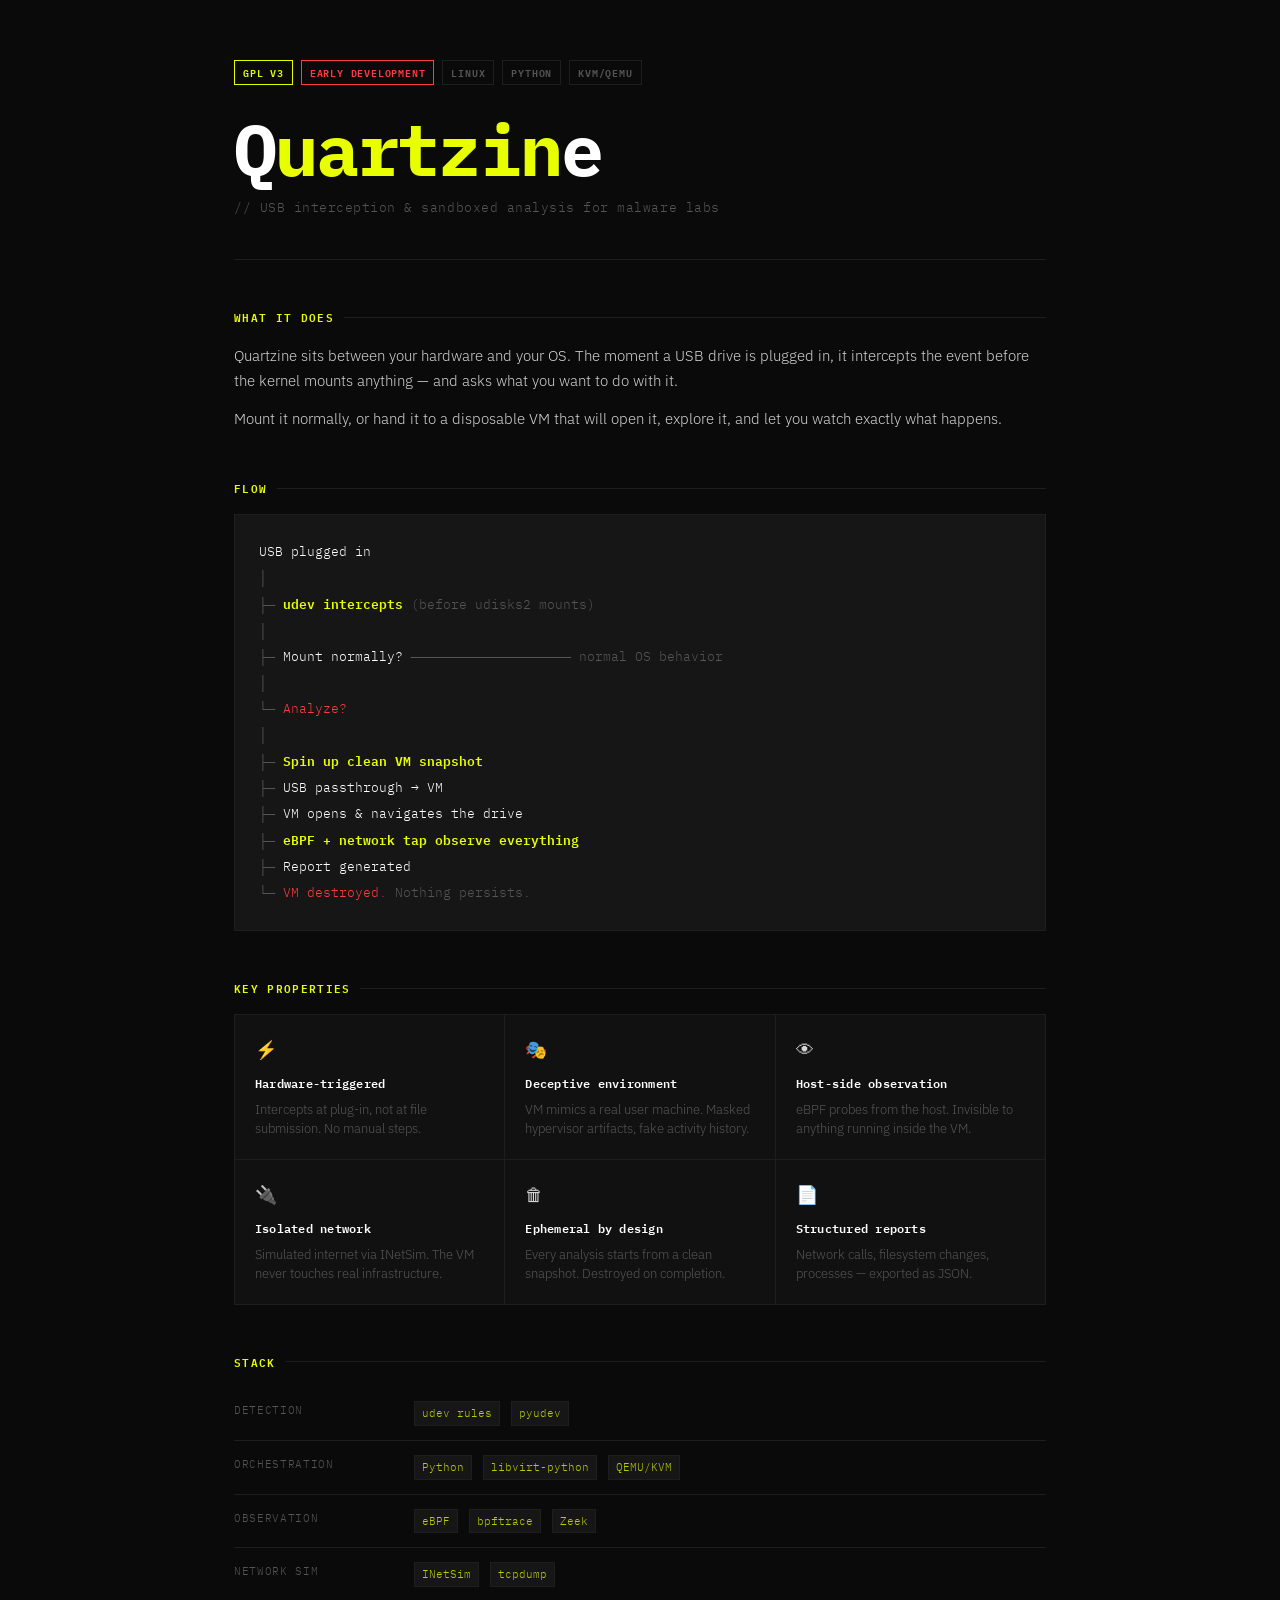
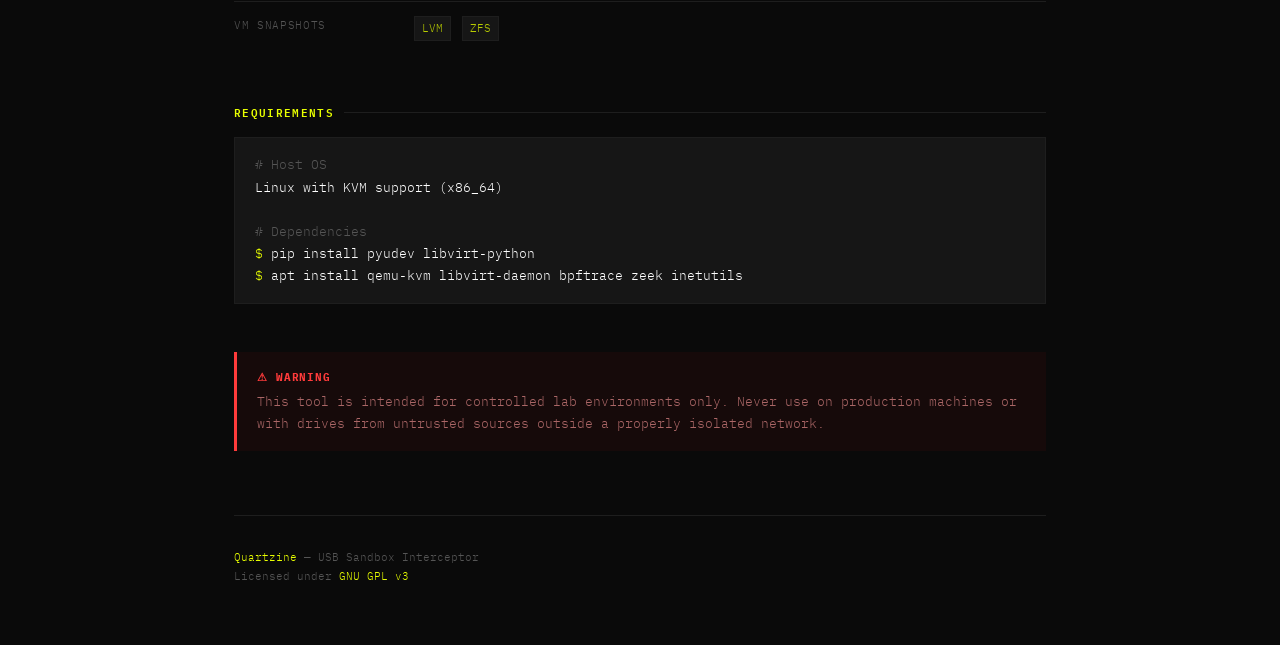
==== html/index.html @ 1146c6b5 "Modified the name for netlify" ====
<!DOCTYPE html>
<html lang="en">
<head>
<meta charset="UTF-8">
<meta name="viewport" content="width=device-width, initial-scale=1.0">
<title>Quartzine — README</title>
<link rel="stylesheet" href="page.css">
</head>
<body>
<div class="container">

  <header>
    <div class="badge-row">
      <span class="badge gpl">GPL v3</span>
      <span class="badge status">Early Development</span>
      <span class="badge">Linux</span>
      <span class="badge">Python</span>
      <span class="badge">KVM/QEMU</span>
    </div>
    <h1>Q<span>uartzin</span>e</h1>
    <div class="tagline">// USB interception & sandboxed analysis for malware labs</div>
  </header>

  <section>
    <h2>What it does</h2>
    <p>
      Quartzine sits between your hardware and your OS. The moment a USB drive is plugged in,
      it intercepts the event before the kernel mounts anything — and asks what you want to do with it.
    </p>
    <p>
      Mount it normally, or hand it to a disposable VM that will open it, explore it,
      and let you watch exactly what happens.
    </p>
  </section>

  <section>
    <h2>Flow</h2>
    <div class="flow">
      <div><span class="node">USB plugged in</span></div>
      <div><span class="arrow">  │</span></div>
      <div><span class="arrow">  ├─ </span><span class="highlight">udev intercepts</span><span class="arrow"> (before udisks2 mounts)</span></div>
      <div><span class="arrow">  │</span></div>
      <div><span class="arrow">  ├─ </span><span class="node">Mount normally?</span><span class="arrow">  ──────────────────── normal OS behavior</span></div>
      <div><span class="arrow">  │</span></div>
      <div><span class="arrow">  └─ </span><span class="danger">Analyze?</span></div>
      <div><span class="arrow">        │</span></div>
      <div><span class="arrow">        ├─ </span><span class="highlight">Spin up clean VM snapshot</span></div>
      <div><span class="arrow">        ├─ </span><span class="node">USB passthrough → VM</span></div>
      <div><span class="arrow">        ├─ </span><span class="node">VM opens &amp; navigates the drive</span></div>
      <div><span class="arrow">        ├─ </span><span class="highlight">eBPF + network tap observe everything</span></div>
      <div><span class="arrow">        ├─ </span><span class="node">Report generated</span></div>
      <div><span class="arrow">        └─ </span><span class="danger">VM destroyed</span><span class="arrow">. Nothing persists.</span></div>
    </div>
  </section>

  <section>
    <h2>Key properties</h2>
    <div class="features">
      <div class="feature">
        <div class="feature-icon">⚡</div>
        <div class="feature-title">Hardware-triggered</div>
        <p class="feature-desc">Intercepts at plug-in, not at file submission. No manual steps.</p>
      </div>
      <div class="feature">
        <div class="feature-icon">🎭</div>
        <div class="feature-title">Deceptive environment</div>
        <p class="feature-desc">VM mimics a real user machine. Masked hypervisor artifacts, fake activity history.</p>
      </div>
      <div class="feature">
        <div class="feature-icon">👁</div>
        <div class="feature-title">Host-side observation</div>
        <p class="feature-desc">eBPF probes from the host. Invisible to anything running inside the VM.</p>
      </div>
      <div class="feature">
        <div class="feature-icon">🔌</div>
        <div class="feature-title">Isolated network</div>
        <p class="feature-desc">Simulated internet via INetSim. The VM never touches real infrastructure.</p>
      </div>
      <div class="feature">
        <div class="feature-icon">🗑</div>
        <div class="feature-title">Ephemeral by design</div>
        <p class="feature-desc">Every analysis starts from a clean snapshot. Destroyed on completion.</p>
      </div>
      <div class="feature">
        <div class="feature-icon">📄</div>
        <div class="feature-title">Structured reports</div>
        <p class="feature-desc">Network calls, filesystem changes, processes — exported as JSON.</p>
      </div>
    </div>
  </section>

  <section>
    <h2>Stack</h2>
    <table>
      <tr>
        <td>Detection</td>
        <td>
          <span class="tag">udev rules</span>
          <span class="tag">pyudev</span>
        </td>
      </tr>
      <tr>
        <td>Orchestration</td>
        <td>
          <span class="tag">Python</span>
          <span class="tag">libvirt-python</span>
          <span class="tag">QEMU/KVM</span>
        </td>
      </tr>
      <tr>
        <td>Observation</td>
        <td>
          <span class="tag">eBPF</span>
          <span class="tag">bpftrace</span>
          <span class="tag">Zeek</span>
        </td>
      </tr>
      <tr>
        <td>Network sim</td>
        <td>
          <span class="tag">INetSim</span>
          <span class="tag">tcpdump</span>
        </td>
      </tr>
      <tr>
        <td>VM snapshots</td>
        <td>
          <span class="tag">LVM</span>
          <span class="tag">ZFS</span>
        </td>
      </tr>
    </table>
  </section>

  <section>
    <h2>Requirements</h2>
    <div class="code-block">
      <div><span class="comment"># Host OS</span></div>
      <div><span class="cmd">Linux with KVM support (x86_64)</span></div>
      <div>&nbsp;</div>
      <div><span class="comment"># Dependencies</span></div>
      <div><span class="prompt">$ </span><span class="cmd">pip install pyudev libvirt-python</span></div>
      <div><span class="prompt">$ </span><span class="cmd">apt install qemu-kvm libvirt-daemon bpftrace zeek inetutils</span></div>
    </div>
  </section>

  <section>
    <div class="warning">
      <strong>⚠ Warning</strong>
      This tool is intended for controlled lab environments only.
      Never use on production machines or with drives from untrusted sources outside a properly isolated network.
    </div>
  </section>

  <footer>
    <div class="footer-left">
      <span>Quartzine</span> — USB Sandbox Interceptor<br>
      Licensed under <span>GNU GPL v3</span>
    </div>
  </footer>

</div>
</body>
</html>
---- html/page.css ----
@import url('https://fonts.googleapis.com/css2?family=IBM+Plex+Mono:wght@400;600;700&family=IBM+Plex+Sans:wght@300;400;500&display=swap');

  :root {
    --bg: #0a0a0a;
    --surface: #111111;
    --border: #1e1e1e;
    --accent: #e8ff00;
    --accent-dim: #b8cc00;
    --red: #ff3b3b;
    --text: #d4d4d4;
    --muted: #555;
    --code-bg: #161616;
  }

  * { margin: 0; padding: 0; box-sizing: border-box; }

  body {
    background: var(--bg);
    color: var(--text);
    font-family: 'IBM Plex Sans', sans-serif;
    font-weight: 300;
    line-height: 1.7;
    min-height: 100vh;
  }

  .container {
    max-width: 860px;
    margin: 0 auto;
    padding: 60px 24px;
  }

  /* HEADER */
  header {
    border-bottom: 1px solid var(--border);
    padding-bottom: 40px;
    margin-bottom: 48px;
  }

  .badge-row {
    display: flex;
    gap: 8px;
    margin-bottom: 28px;
    flex-wrap: wrap;
  }

  .badge {
    font-family: 'IBM Plex Mono', monospace;
    font-size: 10px;
    font-weight: 600;
    letter-spacing: 0.08em;
    padding: 3px 8px;
    border: 1px solid var(--border);
    color: var(--muted);
    text-transform: uppercase;
  }

  .badge.gpl { border-color: var(--accent); color: var(--accent); }
  .badge.status { border-color: var(--red); color: var(--red); }

  h1 {
    font-family: 'IBM Plex Mono', monospace;
    font-size: clamp(42px, 8vw, 72px);
    font-weight: 700;
    color: #fff;
    letter-spacing: -0.03em;
    line-height: 1;
    margin-bottom: 6px;
  }

  h1 span {
    color: var(--accent);
  }

  .tagline {
    font-family: 'IBM Plex Mono', monospace;
    font-size: 13px;
    color: var(--muted);
    letter-spacing: 0.04em;
    margin-top: 12px;
  }

  /* SECTIONS */
  section {
    margin-bottom: 48px;
  }

  h2 {
    font-family: 'IBM Plex Mono', monospace;
    font-size: 11px;
    font-weight: 600;
    letter-spacing: 0.12em;
    text-transform: uppercase;
    color: var(--accent);
    margin-bottom: 16px;
    display: flex;
    align-items: center;
    gap: 10px;
  }

  h2::after {
    content: '';
    flex: 1;
    height: 1px;
    background: var(--border);
  }

  p {
    color: var(--text);
    font-size: 15px;
    margin-bottom: 12px;
  }

  /* FLOW DIAGRAM */
  .flow {
    background: var(--code-bg);
    border: 1px solid var(--border);
    padding: 24px;
    font-family: 'IBM Plex Mono', monospace;
    font-size: 13px;
    line-height: 2;
    overflow-x: auto;
  }

  .flow .node {
    color: #fff;
  }

  .flow .arrow {
    color: var(--muted);
  }

  .flow .highlight {
    color: var(--accent);
    font-weight: 600;
  }

  .flow .danger {
    color: var(--red);
  }

  /* FEATURE GRID */
  .features {
    display: grid;
    grid-template-columns: repeat(auto-fit, minmax(240px, 1fr));
    gap: 1px;
    background: var(--border);
    border: 1px solid var(--border);
  }

  .feature {
    background: var(--surface);
    padding: 20px;
  }

  .feature-icon {
    font-size: 18px;
    margin-bottom: 8px;
  }

  .feature-title {
    font-family: 'IBM Plex Mono', monospace;
    font-size: 12px;
    font-weight: 600;
    color: #fff;
    margin-bottom: 6px;
    letter-spacing: 0.02em;
  }

  .feature-desc {
    font-size: 13px;
    color: var(--muted);
    line-height: 1.5;
    margin: 0;
  }

  /* STACK TABLE */
  table {
    width: 100%;
    border-collapse: collapse;
    font-family: 'IBM Plex Mono', monospace;
    font-size: 13px;
  }

  tr {
    border-bottom: 1px solid var(--border);
  }

  tr:last-child { border-bottom: none; }

  td {
    padding: 12px 0;
    vertical-align: top;
  }

  td:first-child {
    color: var(--muted);
    width: 180px;
    padding-right: 24px;
    font-size: 11px;
    letter-spacing: 0.06em;
    text-transform: uppercase;
    padding-top: 14px;
  }

  td:last-child {
    color: var(--text);
  }

  .tag {
    display: inline-block;
    background: var(--code-bg);
    border: 1px solid var(--border);
    color: var(--accent-dim);
    font-size: 11px;
    padding: 2px 7px;
    margin: 2px 3px 2px 0;
  }

  /* WARNING BOX */
  .warning {
    border-left: 3px solid var(--red);
    background: #160a0a;
    padding: 16px 20px;
    font-size: 13px;
    color: #aa6666;
    font-family: 'IBM Plex Mono', monospace;
  }

  .warning strong {
    color: var(--red);
    display: block;
    margin-bottom: 4px;
    font-size: 11px;
    letter-spacing: 0.08em;
    text-transform: uppercase;
  }

  /* FOOTER */
  footer {
    border-top: 1px solid var(--border);
    padding-top: 32px;
    margin-top: 64px;
    display: flex;
    justify-content: space-between;
    align-items: center;
    flex-wrap: gap;
    gap: 12px;
  }

  .footer-left {
    font-family: 'IBM Plex Mono', monospace;
    font-size: 11px;
    color: var(--muted);
  }

  .footer-left span {
    color: var(--accent);
  }

  /* INSTALL */
  .code-block {
    background: var(--code-bg);
    border: 1px solid var(--border);
    padding: 16px 20px;
    font-family: 'IBM Plex Mono', monospace;
    font-size: 13px;
    color: #aaa;
    overflow-x: auto;
  }

  .code-block .prompt {
    color: var(--accent);
    user-select: none;
  }

  .code-block .cmd {
    color: #fff;
  }

  .code-block .comment {
    color: var(--muted);
  }
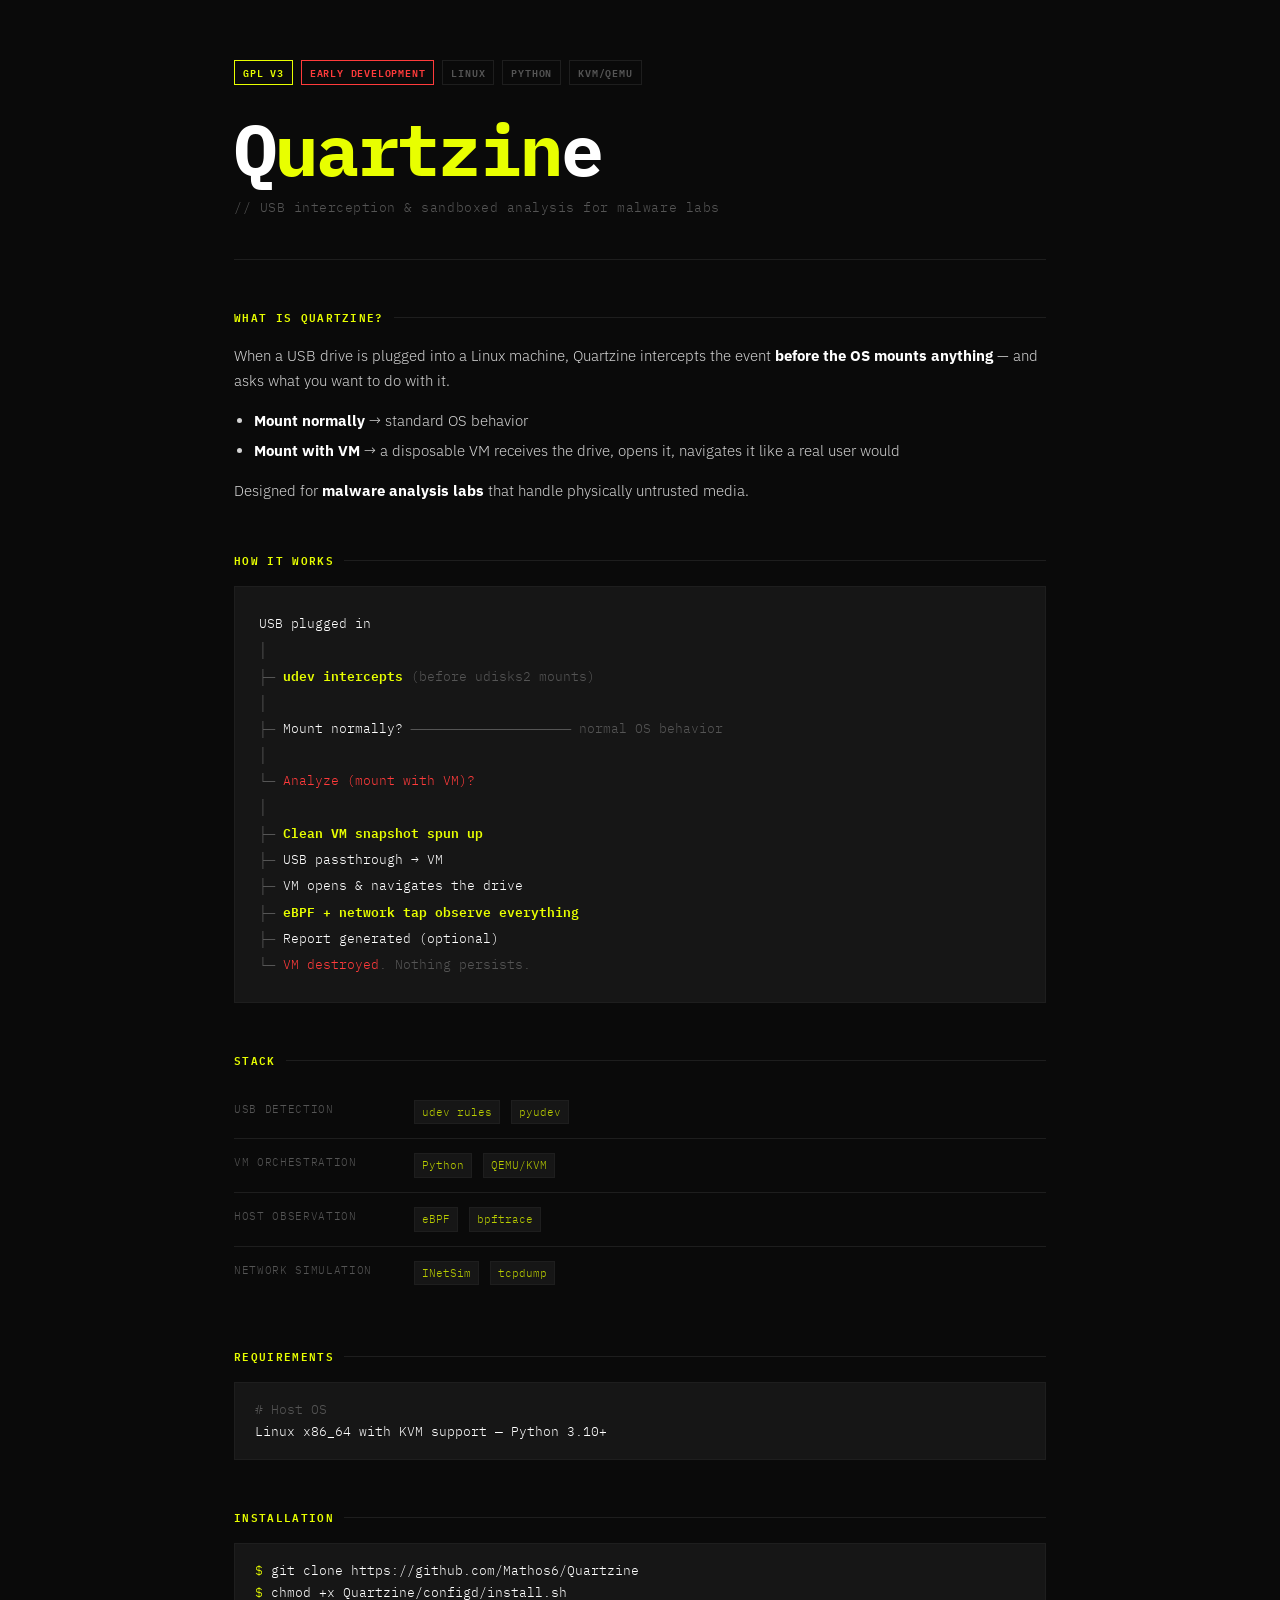
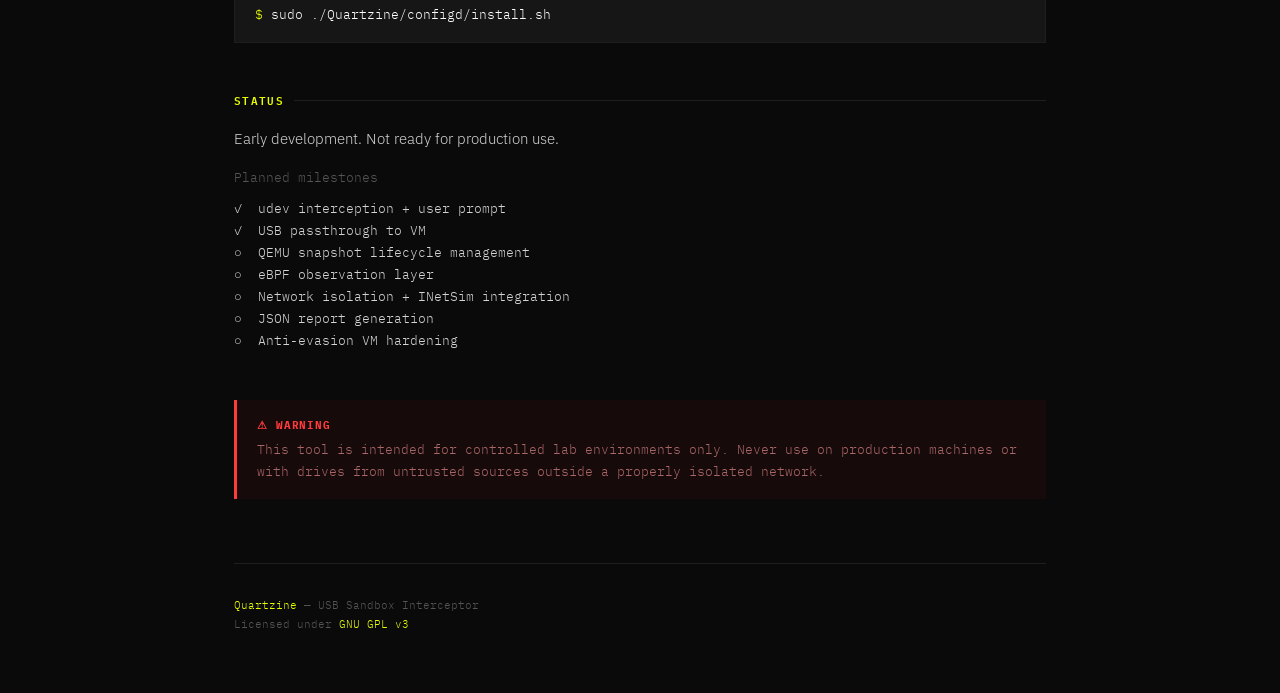
==== commit f8c34884: "same as before" ====
--- a/html/index.html
+++ b/html/index.html
@@ -22,19 +22,22 @@
   </header>
 
   <section>
-    <h2>What it does</h2>
+    <h2>What is Quartzine?</h2>
     <p>
-      Quartzine sits between your hardware and your OS. The moment a USB drive is plugged in,
-      it intercepts the event before the kernel mounts anything — and asks what you want to do with it.
+      When a USB drive is plugged into a Linux machine, Quartzine intercepts the event
+      <strong style="color:#fff">before the OS mounts anything</strong> — and asks what you want to do with it.
     </p>
-    <p>
-      Mount it normally, or hand it to a disposable VM that will open it, explore it,
-      and let you watch exactly what happens.
+    <ul style="margin: 12px 0 0 20px; font-size: 15px; color: var(--text); line-height: 2;">
+      <li><strong style="color:#fff">Mount normally</strong> → standard OS behavior</li>
+      <li><strong style="color:#fff">Mount with VM</strong> → a disposable VM receives the drive, opens it, navigates it like a real user would</li>
+    </ul>
+    <p style="margin-top: 12px;">
+      Designed for <strong style="color:#fff">malware analysis labs</strong> that handle physically untrusted media.
     </p>
   </section>
 
   <section>
-    <h2>Flow</h2>
+    <h2>How it works</h2>
     <div class="flow">
       <div><span class="node">USB plugged in</span></div>
       <div><span class="arrow">  │</span></div>
@@ -42,50 +45,14 @@
       <div><span class="arrow">  │</span></div>
       <div><span class="arrow">  ├─ </span><span class="node">Mount normally?</span><span class="arrow">  ──────────────────── normal OS behavior</span></div>
       <div><span class="arrow">  │</span></div>
-      <div><span class="arrow">  └─ </span><span class="danger">Analyze?</span></div>
+      <div><span class="arrow">  └─ </span><span class="danger">Analyze (mount with VM)?</span></div>
       <div><span class="arrow">        │</span></div>
-      <div><span class="arrow">        ├─ </span><span class="highlight">Spin up clean VM snapshot</span></div>
+      <div><span class="arrow">        ├─ </span><span class="highlight">Clean VM snapshot spun up</span></div>
       <div><span class="arrow">        ├─ </span><span class="node">USB passthrough → VM</span></div>
       <div><span class="arrow">        ├─ </span><span class="node">VM opens &amp; navigates the drive</span></div>
       <div><span class="arrow">        ├─ </span><span class="highlight">eBPF + network tap observe everything</span></div>
-      <div><span class="arrow">        ├─ </span><span class="node">Report generated</span></div>
+      <div><span class="arrow">        ├─ </span><span class="node">Report generated (optional)</span></div>
       <div><span class="arrow">        └─ </span><span class="danger">VM destroyed</span><span class="arrow">. Nothing persists.</span></div>
-    </div>
-  </section>
-
-  <section>
-    <h2>Key properties</h2>
-    <div class="features">
-      <div class="feature">
-        <div class="feature-icon">⚡</div>
-        <div class="feature-title">Hardware-triggered</div>
-        <p class="feature-desc">Intercepts at plug-in, not at file submission. No manual steps.</p>
-      </div>
-      <div class="feature">
-        <div class="feature-icon">🎭</div>
-        <div class="feature-title">Deceptive environment</div>
-        <p class="feature-desc">VM mimics a real user machine. Masked hypervisor artifacts, fake activity history.</p>
-      </div>
-      <div class="feature">
-        <div class="feature-icon">👁</div>
-        <div class="feature-title">Host-side observation</div>
-        <p class="feature-desc">eBPF probes from the host. Invisible to anything running inside the VM.</p>
-      </div>
-      <div class="feature">
-        <div class="feature-icon">🔌</div>
-        <div class="feature-title">Isolated network</div>
-        <p class="feature-desc">Simulated internet via INetSim. The VM never touches real infrastructure.</p>
-      </div>
-      <div class="feature">
-        <div class="feature-icon">🗑</div>
-        <div class="feature-title">Ephemeral by design</div>
-        <p class="feature-desc">Every analysis starts from a clean snapshot. Destroyed on completion.</p>
-      </div>
-      <div class="feature">
-        <div class="feature-icon">📄</div>
-        <div class="feature-title">Structured reports</div>
-        <p class="feature-desc">Network calls, filesystem changes, processes — exported as JSON.</p>
-      </div>
     </div>
   </section>
 
@@ -93,40 +60,31 @@
     <h2>Stack</h2>
     <table>
       <tr>
-        <td>Detection</td>
+        <td>USB Detection</td>
         <td>
           <span class="tag">udev rules</span>
           <span class="tag">pyudev</span>
         </td>
       </tr>
       <tr>
-        <td>Orchestration</td>
+        <td>VM Orchestration</td>
         <td>
           <span class="tag">Python</span>
-          <span class="tag">libvirt-python</span>
           <span class="tag">QEMU/KVM</span>
         </td>
       </tr>
       <tr>
-        <td>Observation</td>
+        <td>Host Observation</td>
         <td>
           <span class="tag">eBPF</span>
           <span class="tag">bpftrace</span>
-          <span class="tag">Zeek</span>
         </td>
       </tr>
       <tr>
-        <td>Network sim</td>
+        <td>Network Simulation</td>
         <td>
           <span class="tag">INetSim</span>
           <span class="tag">tcpdump</span>
-        </td>
-      </tr>
-      <tr>
-        <td>VM snapshots</td>
-        <td>
-          <span class="tag">LVM</span>
-          <span class="tag">ZFS</span>
         </td>
       </tr>
     </table>
@@ -136,11 +94,31 @@
     <h2>Requirements</h2>
     <div class="code-block">
       <div><span class="comment"># Host OS</span></div>
-      <div><span class="cmd">Linux with KVM support (x86_64)</span></div>
-      <div>&nbsp;</div>
-      <div><span class="comment"># Dependencies</span></div>
-      <div><span class="prompt">$ </span><span class="cmd">pip install pyudev libvirt-python</span></div>
-      <div><span class="prompt">$ </span><span class="cmd">apt install qemu-kvm libvirt-daemon bpftrace zeek inetutils</span></div>
+      <div><span class="cmd">Linux x86_64 with KVM support — Python 3.10+</span></div>
+    </div>
+  </section>
+
+  <section>
+    <h2>Installation</h2>
+    <div class="code-block">
+      <div><span class="prompt">$ </span><span class="cmd">git clone https://github.com/Mathos6/Quartzine</span></div>
+      <div><span class="prompt">$ </span><span class="cmd">chmod +x Quartzine/configd/install.sh</span></div>
+      <div><span class="prompt">$ </span><span class="cmd">sudo ./Quartzine/configd/install.sh</span></div>
+    </div>
+  </section>
+
+  <section>
+    <h2>Status</h2>
+    <p>Early development. Not ready for production use.</p>
+    <div style="margin-top: 16px; font-family: 'IBM Plex Mono', monospace; font-size: 13px;">
+      <div style="margin-bottom: 8px; color: var(--muted);">Planned milestones</div>
+      <div class="milestone done">✓ &nbsp;udev interception + user prompt</div>
+      <div class="milestone done">✓ &nbsp;USB passthrough to VM</div>
+      <div class="milestone">○ &nbsp;QEMU snapshot lifecycle management</div>
+      <div class="milestone">○ &nbsp;eBPF observation layer</div>
+      <div class="milestone">○ &nbsp;Network isolation + INetSim integration</div>
+      <div class="milestone">○ &nbsp;JSON report generation</div>
+      <div class="milestone">○ &nbsp;Anti-evasion VM hardening</div>
     </div>
   </section>
 
@@ -162,4 +140,3 @@
 </div>
 </body>
 </html>
-
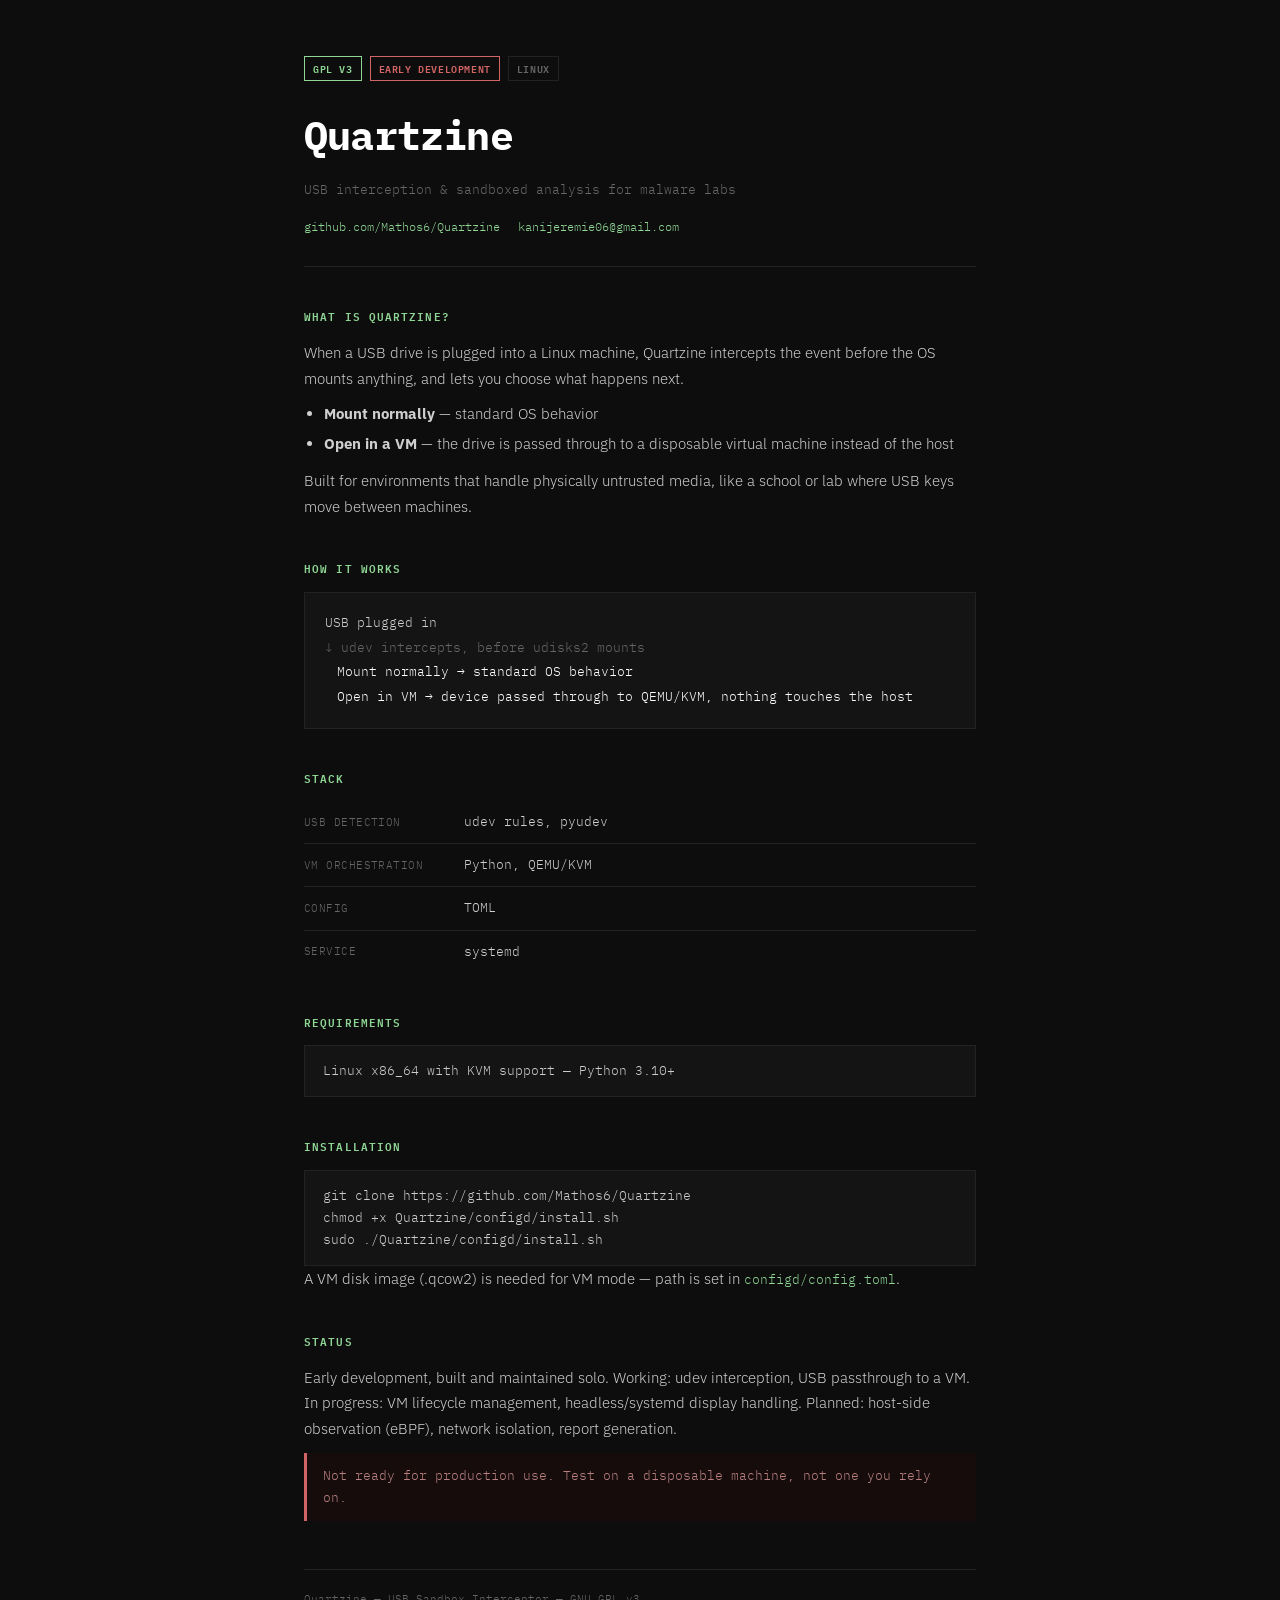
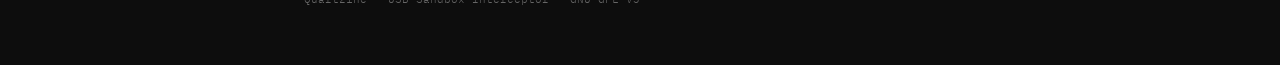
==== commit ada9d01f: "Modify the style of the html page" ====
--- a/html/index.html
+++ b/html/index.html
@@ -14,127 +14,73 @@
       <span class="badge gpl">GPL v3</span>
       <span class="badge status">Early Development</span>
       <span class="badge">Linux</span>
-      <span class="badge">Python</span>
-      <span class="badge">KVM/QEMU</span>
     </div>
-    <h1>Q<span>uartzin</span>e</h1>
-    <div class="tagline">// USB interception & sandboxed analysis for malware labs</div>
+    <h1>Quartzine</h1>
+    <div class="tagline">USB interception &amp; sandboxed analysis for malware labs</div>
+    <div class="links">
+      <a href="https://github.com/Mathos6/Quartzine">github.com/Mathos6/Quartzine</a>
+      <a href="mailto:kanijeremie06@gmail.com">kanijeremie06@gmail.com</a>
+    </div>
   </header>
 
   <section>
     <h2>What is Quartzine?</h2>
     <p>
       When a USB drive is plugged into a Linux machine, Quartzine intercepts the event
-      <strong style="color:#fff">before the OS mounts anything</strong> — and asks what you want to do with it.
+      before the OS mounts anything, and lets you choose what happens next.
     </p>
-    <ul style="margin: 12px 0 0 20px; font-size: 15px; color: var(--text); line-height: 2;">
-      <li><strong style="color:#fff">Mount normally</strong> → standard OS behavior</li>
-      <li><strong style="color:#fff">Mount with VM</strong> → a disposable VM receives the drive, opens it, navigates it like a real user would</li>
+    <ul>
+      <li><strong>Mount normally</strong> — standard OS behavior</li>
+      <li><strong>Open in a VM</strong> — the drive is passed through to a disposable virtual machine instead of the host</li>
     </ul>
-    <p style="margin-top: 12px;">
-      Designed for <strong style="color:#fff">malware analysis labs</strong> that handle physically untrusted media.
-    </p>
+    <p>Built for environments that handle physically untrusted media, like a school or lab where USB keys move between machines.</p>
   </section>
 
   <section>
     <h2>How it works</h2>
     <div class="flow">
-      <div><span class="node">USB plugged in</span></div>
-      <div><span class="arrow">  │</span></div>
-      <div><span class="arrow">  ├─ </span><span class="highlight">udev intercepts</span><span class="arrow"> (before udisks2 mounts)</span></div>
-      <div><span class="arrow">  │</span></div>
-      <div><span class="arrow">  ├─ </span><span class="node">Mount normally?</span><span class="arrow">  ──────────────────── normal OS behavior</span></div>
-      <div><span class="arrow">  │</span></div>
-      <div><span class="arrow">  └─ </span><span class="danger">Analyze (mount with VM)?</span></div>
-      <div><span class="arrow">        │</span></div>
-      <div><span class="arrow">        ├─ </span><span class="highlight">Clean VM snapshot spun up</span></div>
-      <div><span class="arrow">        ├─ </span><span class="node">USB passthrough → VM</span></div>
-      <div><span class="arrow">        ├─ </span><span class="node">VM opens &amp; navigates the drive</span></div>
-      <div><span class="arrow">        ├─ </span><span class="highlight">eBPF + network tap observe everything</span></div>
-      <div><span class="arrow">        ├─ </span><span class="node">Report generated (optional)</span></div>
-      <div><span class="arrow">        └─ </span><span class="danger">VM destroyed</span><span class="arrow">. Nothing persists.</span></div>
+      <div>USB plugged in</div>
+      <div class="arrow">↓ udev intercepts, before udisks2 mounts</div>
+      <div class="branch">Mount normally → standard OS behavior</div>
+      <div class="branch">Open in VM → device passed through to QEMU/KVM, nothing touches the host</div>
     </div>
   </section>
 
   <section>
     <h2>Stack</h2>
     <table>
-      <tr>
-        <td>USB Detection</td>
-        <td>
-          <span class="tag">udev rules</span>
-          <span class="tag">pyudev</span>
-        </td>
-      </tr>
-      <tr>
-        <td>VM Orchestration</td>
-        <td>
-          <span class="tag">Python</span>
-          <span class="tag">QEMU/KVM</span>
-        </td>
-      </tr>
-      <tr>
-        <td>Host Observation</td>
-        <td>
-          <span class="tag">eBPF</span>
-          <span class="tag">bpftrace</span>
-        </td>
-      </tr>
-      <tr>
-        <td>Network Simulation</td>
-        <td>
-          <span class="tag">INetSim</span>
-          <span class="tag">tcpdump</span>
-        </td>
-      </tr>
+      <tr><td>USB detection</td><td>udev rules, pyudev</td></tr>
+      <tr><td>VM orchestration</td><td>Python, QEMU/KVM</td></tr>
+      <tr><td>Config</td><td>TOML</td></tr>
+      <tr><td>Service</td><td>systemd</td></tr>
     </table>
   </section>
 
   <section>
     <h2>Requirements</h2>
-    <div class="code-block">
-      <div><span class="comment"># Host OS</span></div>
-      <div><span class="cmd">Linux x86_64 with KVM support — Python 3.10+</span></div>
-    </div>
+    <div class="code-block">Linux x86_64 with KVM support — Python 3.10+</div>
   </section>
 
   <section>
     <h2>Installation</h2>
     <div class="code-block">
-      <div><span class="prompt">$ </span><span class="cmd">git clone https://github.com/Mathos6/Quartzine</span></div>
-      <div><span class="prompt">$ </span><span class="cmd">chmod +x Quartzine/configd/install.sh</span></div>
-      <div><span class="prompt">$ </span><span class="cmd">sudo ./Quartzine/configd/install.sh</span></div>
+      <div>git clone https://github.com/Mathos6/Quartzine</div>
+      <div>chmod +x Quartzine/configd/install.sh</div>
+      <div>sudo ./Quartzine/configd/install.sh</div>
     </div>
+    <p>A VM disk image (.qcow2) is needed for VM mode — path is set in <code>configd/config.toml</code>.</p>
   </section>
 
   <section>
     <h2>Status</h2>
-    <p>Early development. Not ready for production use.</p>
-    <div style="margin-top: 16px; font-family: 'IBM Plex Mono', monospace; font-size: 13px;">
-      <div style="margin-bottom: 8px; color: var(--muted);">Planned milestones</div>
-      <div class="milestone done">✓ &nbsp;udev interception + user prompt</div>
-      <div class="milestone done">✓ &nbsp;USB passthrough to VM</div>
-      <div class="milestone">○ &nbsp;QEMU snapshot lifecycle management</div>
-      <div class="milestone">○ &nbsp;eBPF observation layer</div>
-      <div class="milestone">○ &nbsp;Network isolation + INetSim integration</div>
-      <div class="milestone">○ &nbsp;JSON report generation</div>
-      <div class="milestone">○ &nbsp;Anti-evasion VM hardening</div>
-    </div>
-  </section>
-
-  <section>
+    <p>Early development, built and maintained solo. Working: udev interception, USB passthrough to a VM. In progress: VM lifecycle management, headless/systemd display handling. Planned: host-side observation (eBPF), network isolation, report generation.</p>
     <div class="warning">
-      <strong>⚠ Warning</strong>
-      This tool is intended for controlled lab environments only.
-      Never use on production machines or with drives from untrusted sources outside a properly isolated network.
+      Not ready for production use. Test on a disposable machine, not one you rely on.
     </div>
   </section>
 
   <footer>
-    <div class="footer-left">
-      <span>Quartzine</span> — USB Sandbox Interceptor<br>
-      Licensed under <span>GNU GPL v3</span>
-    </div>
+    Quartzine — USB Sandbox Interceptor — GNU GPL v3
   </footer>
 
 </div>
--- a/html/page.css
+++ b/html/page.css
@@ -1,283 +1,183 @@
+@import url('https://fonts.googleapis.com/css2?family=IBM+Plex+Mono:wght@400;600;700&family=IBM+Plex+Sans:wght@300;400;500&display=swap');
 
-  @import url('https://fonts.googleapis.com/css2?family=IBM+Plex+Mono:wght@400;600;700&family=IBM+Plex+Sans:wght@300;400;500&display=swap');
+:root {
+  --bg: #0d0d0d;
+  --border: #222;
+  --accent: #8fd694;
+  --text: #cfcfcf;
+  --muted: #666;
+  --code-bg: #141414;
+  --red: #d16565;
+}
 
-  :root {
-    --bg: #0a0a0a;
-    --surface: #111111;
-    --border: #1e1e1e;
-    --accent: #e8ff00;
-    --accent-dim: #b8cc00;
-    --red: #ff3b3b;
-    --text: #d4d4d4;
-    --muted: #555;
-    --code-bg: #161616;
-  }
+* { margin: 0; padding: 0; box-sizing: border-box; }
 
-  * { margin: 0; padding: 0; box-sizing: border-box; }
+body {
+  background: var(--bg);
+  color: var(--text);
+  font-family: 'IBM Plex Sans', sans-serif;
+  font-weight: 300;
+  line-height: 1.7;
+}
 
-  body {
-    background: var(--bg);
-    color: var(--text);
-    font-family: 'IBM Plex Sans', sans-serif;
-    font-weight: 300;
-    line-height: 1.7;
-    min-height: 100vh;
-  }
+.container {
+  max-width: 720px;
+  margin: 0 auto;
+  padding: 56px 24px;
+}
 
-  .container {
-    max-width: 860px;
-    margin: 0 auto;
-    padding: 60px 24px;
-  }
+header {
+  border-bottom: 1px solid var(--border);
+  padding-bottom: 28px;
+  margin-bottom: 40px;
+}
 
-  /* HEADER */
-  header {
-    border-bottom: 1px solid var(--border);
-    padding-bottom: 40px;
-    margin-bottom: 48px;
-  }
+.badge-row {
+  display: flex;
+  gap: 8px;
+  margin-bottom: 20px;
+  flex-wrap: wrap;
+}
 
-  .badge-row {
-    display: flex;
-    gap: 8px;
-    margin-bottom: 28px;
-    flex-wrap: wrap;
-  }
+.badge {
+  font-family: 'IBM Plex Mono', monospace;
+  font-size: 10px;
+  font-weight: 600;
+  letter-spacing: 0.06em;
+  padding: 3px 8px;
+  border: 1px solid var(--border);
+  color: var(--muted);
+  text-transform: uppercase;
+}
 
-  .badge {
-    font-family: 'IBM Plex Mono', monospace;
-    font-size: 10px;
-    font-weight: 600;
-    letter-spacing: 0.08em;
-    padding: 3px 8px;
-    border: 1px solid var(--border);
-    color: var(--muted);
-    text-transform: uppercase;
-  }
+.badge.gpl { border-color: var(--accent); color: var(--accent); }
+.badge.status { border-color: var(--red); color: var(--red); }
 
-  .badge.gpl { border-color: var(--accent); color: var(--accent); }
-  .badge.status { border-color: var(--red); color: var(--red); }
+h1 {
+  font-family: 'IBM Plex Mono', monospace;
+  font-size: 40px;
+  font-weight: 700;
+  color: #fff;
+  letter-spacing: -0.02em;
+}
 
-  h1 {
-    font-family: 'IBM Plex Mono', monospace;
-    font-size: clamp(42px, 8vw, 72px);
-    font-weight: 700;
-    color: #fff;
-    letter-spacing: -0.03em;
-    line-height: 1;
-    margin-bottom: 6px;
-  }
+.tagline {
+  font-family: 'IBM Plex Mono', monospace;
+  font-size: 13px;
+  color: var(--muted);
+  margin-top: 10px;
+}
 
-  h1 span {
-    color: var(--accent);
-  }
+.links {
+  margin-top: 16px;
+  display: flex;
+  gap: 18px;
+  flex-wrap: wrap;
+  font-family: 'IBM Plex Mono', monospace;
+  font-size: 12px;
+}
 
-  .tagline {
-    font-family: 'IBM Plex Mono', monospace;
-    font-size: 13px;
-    color: var(--muted);
-    letter-spacing: 0.04em;
-    margin-top: 12px;
-  }
+.links a {
+  color: var(--accent);
+  text-decoration: none;
+  border-bottom: 1px solid transparent;
+}
 
-  /* SECTIONS */
-  section {
-    margin-bottom: 48px;
-  }
+.links a:hover {
+  border-bottom-color: var(--accent);
+}
 
-  h2 {
-    font-family: 'IBM Plex Mono', monospace;
-    font-size: 11px;
-    font-weight: 600;
-    letter-spacing: 0.12em;
-    text-transform: uppercase;
-    color: var(--accent);
-    margin-bottom: 16px;
-    display: flex;
-    align-items: center;
-    gap: 10px;
-  }
+section {
+  margin-bottom: 40px;
+}
 
-  h2::after {
-    content: '';
-    flex: 1;
-    height: 1px;
-    background: var(--border);
-  }
+h2 {
+  font-family: 'IBM Plex Mono', monospace;
+  font-size: 11px;
+  font-weight: 600;
+  letter-spacing: 0.1em;
+  text-transform: uppercase;
+  color: var(--accent);
+  margin-bottom: 14px;
+}
 
-  p {
-    color: var(--text);
-    font-size: 15px;
-    margin-bottom: 12px;
-  }
+p {
+  font-size: 15px;
+  margin-bottom: 10px;
+}
 
-  /* FLOW DIAGRAM */
-  .flow {
-    background: var(--code-bg);
-    border: 1px solid var(--border);
-    padding: 24px;
-    font-family: 'IBM Plex Mono', monospace;
-    font-size: 13px;
-    line-height: 2;
-    overflow-x: auto;
-  }
+ul {
+  margin: 8px 0 12px 20px;
+  font-size: 15px;
+}
 
-  .flow .node {
-    color: #fff;
-  }
+li { margin-bottom: 4px; }
 
-  .flow .arrow {
-    color: var(--muted);
-  }
+.flow {
+  background: var(--code-bg);
+  border: 1px solid var(--border);
+  padding: 18px 20px;
+  font-family: 'IBM Plex Mono', monospace;
+  font-size: 13px;
+  line-height: 1.9;
+}
 
-  .flow .highlight {
-    color: var(--accent);
-    font-weight: 600;
-  }
+.flow .arrow { color: var(--muted); }
+.flow .branch { color: #fff; padding-left: 12px; }
 
-  .flow .danger {
-    color: var(--red);
-  }
+table {
+  width: 100%;
+  border-collapse: collapse;
+  font-family: 'IBM Plex Mono', monospace;
+  font-size: 13px;
+}
 
-  /* FEATURE GRID */
-  .features {
-    display: grid;
-    grid-template-columns: repeat(auto-fit, minmax(240px, 1fr));
-    gap: 1px;
-    background: var(--border);
-    border: 1px solid var(--border);
-  }
+tr { border-bottom: 1px solid var(--border); }
+tr:last-child { border-bottom: none; }
 
-  .feature {
-    background: var(--surface);
-    padding: 20px;
-  }
+td {
+  padding: 10px 0;
+}
 
-  .feature-icon {
-    font-size: 18px;
-    margin-bottom: 8px;
-  }
+td:first-child {
+  color: var(--muted);
+  width: 160px;
+  font-size: 11px;
+  letter-spacing: 0.04em;
+  text-transform: uppercase;
+}
 
-  .feature-title {
-    font-family: 'IBM Plex Mono', monospace;
-    font-size: 12px;
-    font-weight: 600;
-    color: #fff;
-    margin-bottom: 6px;
-    letter-spacing: 0.02em;
-  }
+.code-block {
+  background: var(--code-bg);
+  border: 1px solid var(--border);
+  padding: 14px 18px;
+  font-family: 'IBM Plex Mono', monospace;
+  font-size: 13px;
+  color: #ccc;
+  overflow-x: auto;
+}
 
-  .feature-desc {
-    font-size: 13px;
-    color: var(--muted);
-    line-height: 1.5;
-    margin: 0;
-  }
+code {
+  font-family: 'IBM Plex Mono', monospace;
+  font-size: 13px;
+  color: var(--accent);
+}
 
-  /* STACK TABLE */
-  table {
-    width: 100%;
-    border-collapse: collapse;
-    font-family: 'IBM Plex Mono', monospace;
-    font-size: 13px;
-  }
+.warning {
+  border-left: 3px solid var(--red);
+  background: #160c0c;
+  padding: 12px 16px;
+  font-size: 13px;
+  color: #b98080;
+  font-family: 'IBM Plex Mono', monospace;
+  margin-top: 12px;
+}
 
-  tr {
-    border-bottom: 1px solid var(--border);
-  }
-
-  tr:last-child { border-bottom: none; }
-
-  td {
-    padding: 12px 0;
-    vertical-align: top;
-  }
-
-  td:first-child {
-    color: var(--muted);
-    width: 180px;
-    padding-right: 24px;
-    font-size: 11px;
-    letter-spacing: 0.06em;
-    text-transform: uppercase;
-    padding-top: 14px;
-  }
-
-  td:last-child {
-    color: var(--text);
-  }
-
-  .tag {
-    display: inline-block;
-    background: var(--code-bg);
-    border: 1px solid var(--border);
-    color: var(--accent-dim);
-    font-size: 11px;
-    padding: 2px 7px;
-    margin: 2px 3px 2px 0;
-  }
-
-  /* WARNING BOX */
-  .warning {
-    border-left: 3px solid var(--red);
-    background: #160a0a;
-    padding: 16px 20px;
-    font-size: 13px;
-    color: #aa6666;
-    font-family: 'IBM Plex Mono', monospace;
-  }
-
-  .warning strong {
-    color: var(--red);
-    display: block;
-    margin-bottom: 4px;
-    font-size: 11px;
-    letter-spacing: 0.08em;
-    text-transform: uppercase;
-  }
-
-  /* FOOTER */
-  footer {
-    border-top: 1px solid var(--border);
-    padding-top: 32px;
-    margin-top: 64px;
-    display: flex;
-    justify-content: space-between;
-    align-items: center;
-    flex-wrap: gap;
-    gap: 12px;
-  }
-
-  .footer-left {
-    font-family: 'IBM Plex Mono', monospace;
-    font-size: 11px;
-    color: var(--muted);
-  }
-
-  .footer-left span {
-    color: var(--accent);
-  }
-
-  /* INSTALL */
-  .code-block {
-    background: var(--code-bg);
-    border: 1px solid var(--border);
-    padding: 16px 20px;
-    font-family: 'IBM Plex Mono', monospace;
-    font-size: 13px;
-    color: #aaa;
-    overflow-x: auto;
-  }
-
-  .code-block .prompt {
-    color: var(--accent);
-    user-select: none;
-  }
-
-  .code-block .cmd {
-    color: #fff;
-  }
-
-  .code-block .comment {
-    color: var(--muted);
-  }
+footer {
+  border-top: 1px solid var(--border);
+  padding-top: 20px;
+  margin-top: 48px;
+  font-family: 'IBM Plex Mono', monospace;
+  font-size: 11px;
+  color: var(--muted);
+}
